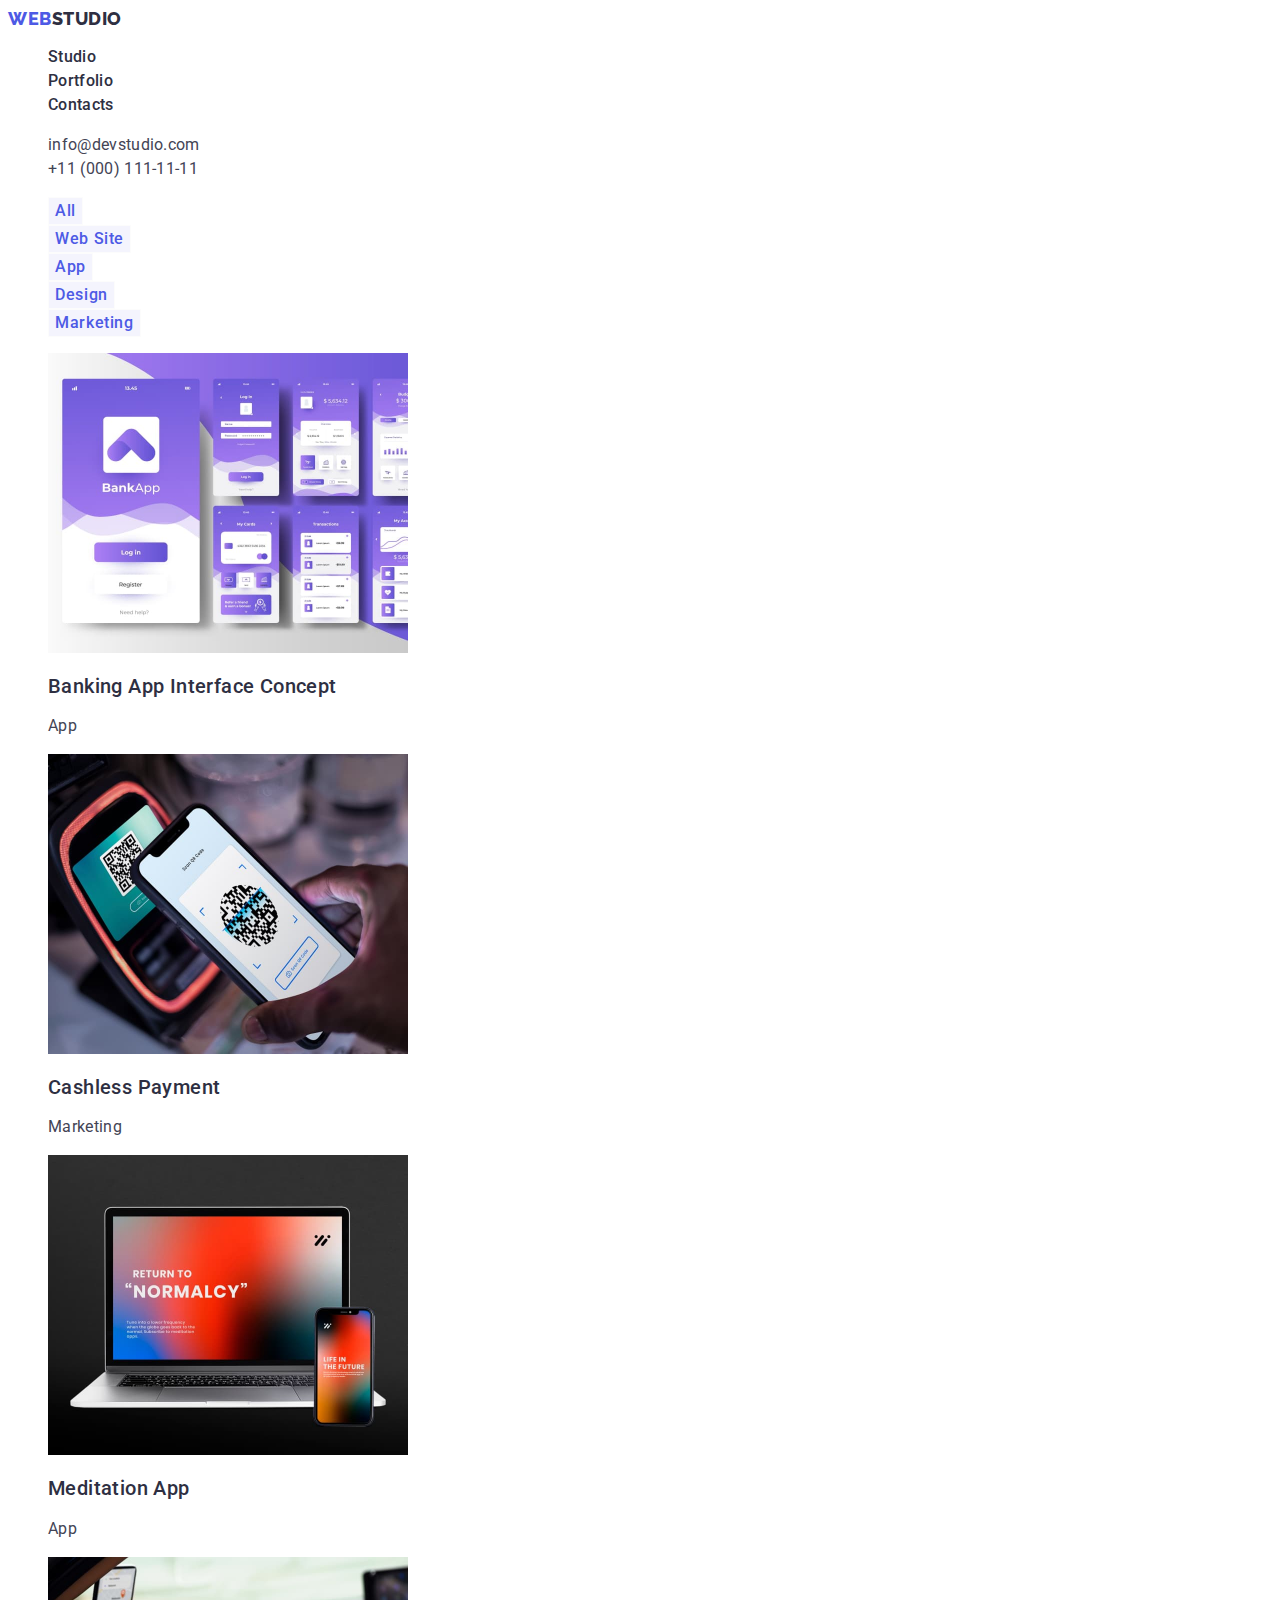
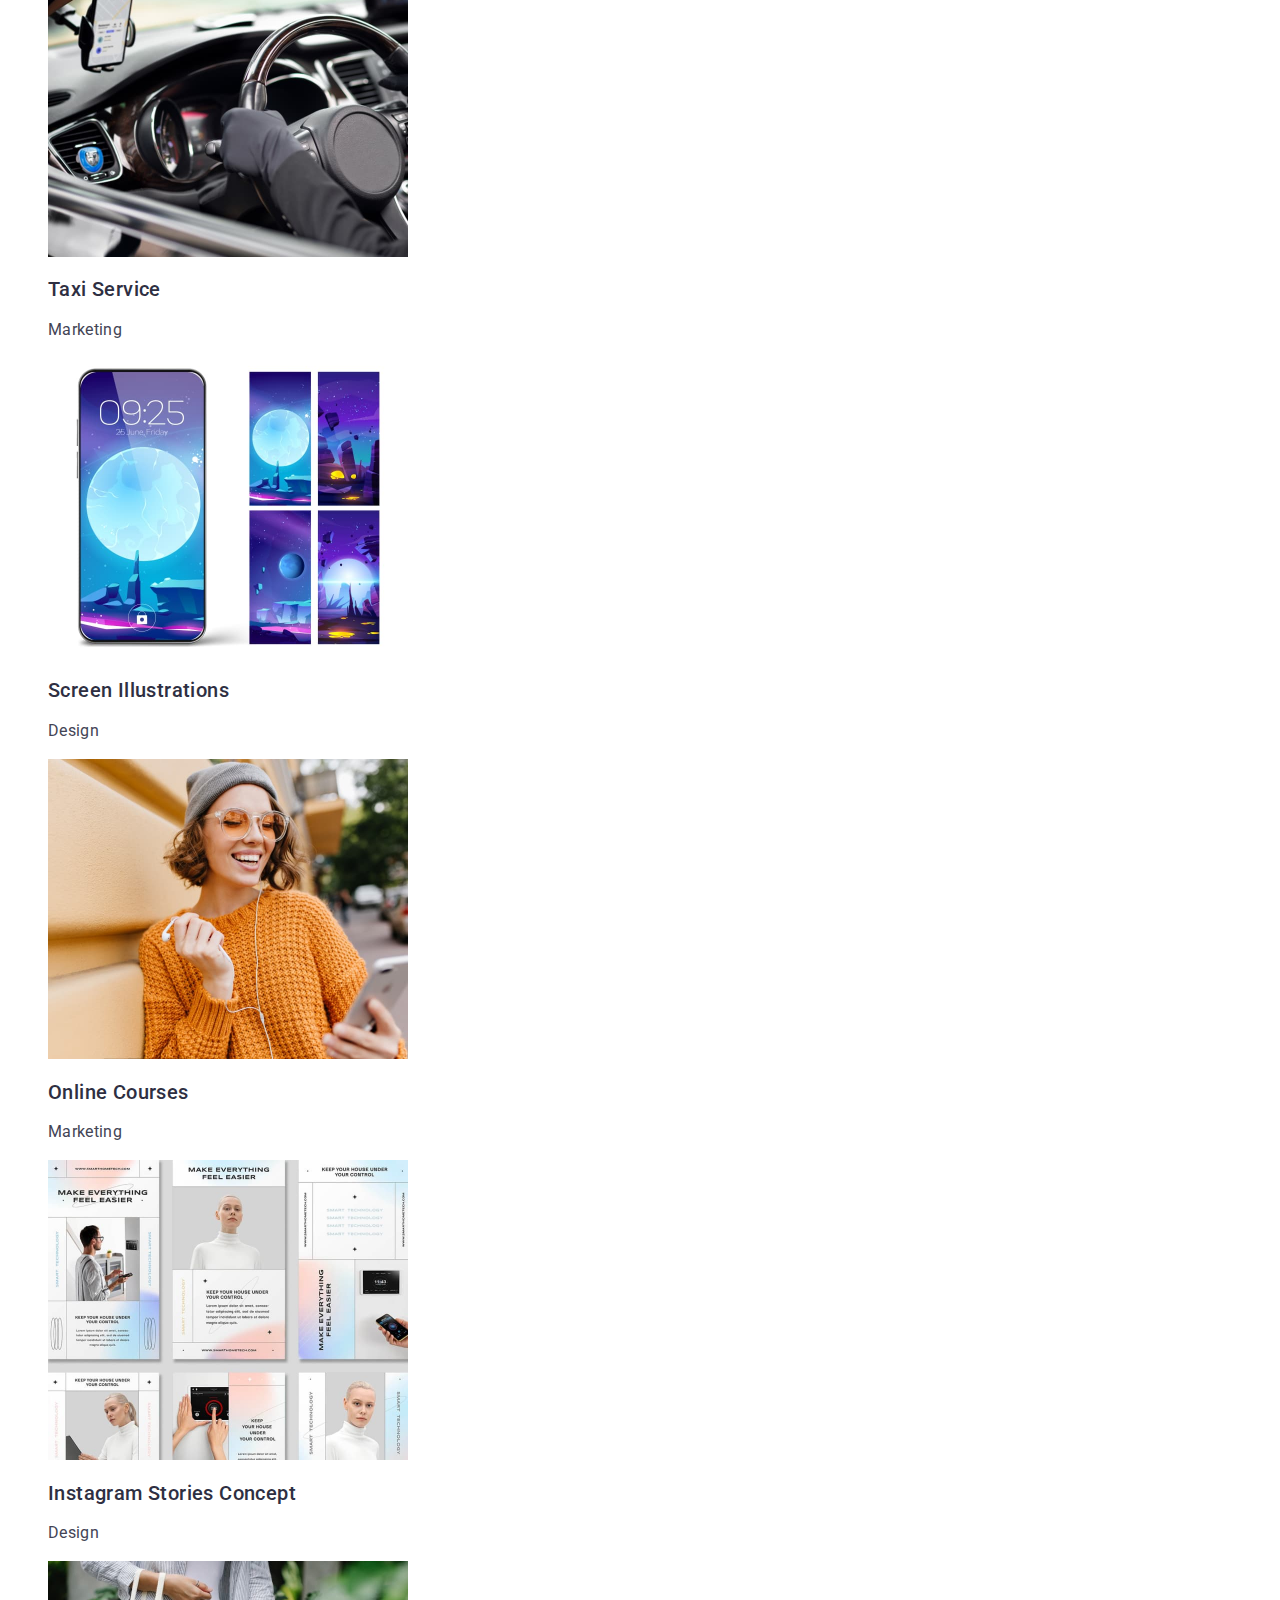
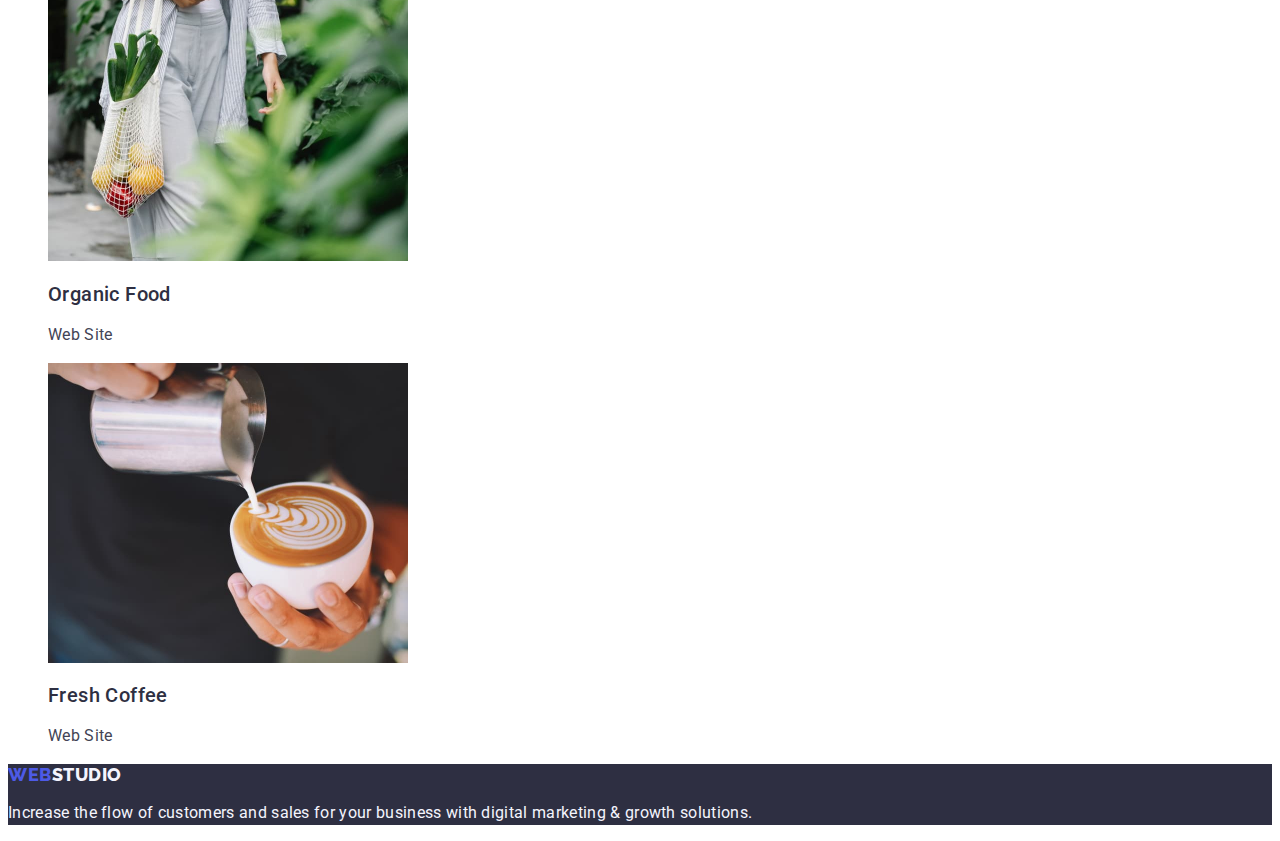
==== portfolio.html @ 2c70392d "copy" ====
<!DOCTYPE html>
<html lang="en">
  <head>
    <meta charset="UTF-8" />
    <meta http-equiv="X-UA-Compatible" content="IE=edge" />
    <meta name="viewport" content="width=device-width, initial-scale=1.0" />
    <title>WebStudio</title>
    <link rel="preconnect" href="https://fonts.googleapis.com" />
    <link rel="preconnect" href="https://fonts.gstatic.com" crossorigin />
    <link
      href="https://fonts.googleapis.com/css2?family=Raleway:wght@800&family=Roboto:wght@400;500;700&display=swap"
      rel="stylesheet"
    />
    <link rel="stylesheet" href="./css/style.css" />
  </head>

  <body>
    <!-- header -->
    <header class="header-container">
      <nav class="header-nav">
        <a class="logo link" href="./index.html">Web<span class="logo-part">Studio</span></a>
        <ul class="list">
          <li><a class="nav-link link" href="./index.html">Studio</a></li>
          <li><a class="nav-link link" href="./portfolio.html">Portfolio</a></li>
          <li><a class="nav-link link" href="">Contacts</a></li>
        </ul>
      </nav>
      <address class="contacts">
        <ul class="list">
          <li>
            <a class="contacts-item link" href="mailto:info@devstudio.com">info@devstudio.com</a>
          </li>
          <li><a class="contacts-item link" href="tel:+110001111111">+11 (000) 111-11-11</a></li>
        </ul>
      </address>
    </header>

    <!-- main -->
    <main>
      <section>
        <h1 hidden>Projects</h1>
        <ul class="list">
          <li><button class="filter-btn" type="button">All</button></li>
          <li><button class="filter-btn" type="button">Web Site</button></li>
          <li><button class="filter-btn" type="button">App</button></li>
          <li><button class="filter-btn" type="button">Design</button></li>
          <li><button class="filter-btn" type="button">Marketing</button></li>
        </ul>
        <ul class="portfolio list">
          <li>
            <a class="portfolio-link link" href=""
              ><img
                src="./images/portfolio/project-img1.jpg"
                alt="Photo of banking app"
                width="360"
                height="300"
              />
              <h2 class="portfolio-title">Banking App Interface Concept</h2>
              <p class="portfolio-text">App</p></a
            >
          </li>
          <li>
            <a class="portfolio-item link" href=""
              ><img
                src="./images/portfolio/project-img2.jpg"
                alt="Poto of cashless payment"
                width="360"
                height="300"
              />
              <h2 class="portfolio-title">Cashless Payment</h2>
              <p class="portfolio-text">Marketing</p></a
            >
          </li>
          <li>
            <a class="portfolio-item link" href=""
              ><img
                src="./images/portfolio/project-img3.jpg"
                alt="Photo meditation app"
                width="360"
                height="300"
              />
              <h2 class="portfolio-title">Meditation App</h2>
              <p class="portfolio-text">App</p></a
            >
          </li>
          <li>
            <a class="portfolio-item link" href=""
              ><img
                src="./images/portfolio/project-img4.jpg"
                alt="photo of salon car"
                width="360"
                height="300"
              />
              <h2 class="portfolio-title">Taxi Service</h2>
              <p class="portfolio-text">Marketing</p></a
            >
          </li>
          <li>
            <a class="portfolio-item link" href=""
              ><img
                src="./images/portfolio/project-img5.jpg"
                alt="screensaver of mobile"
                width="360"
                height="300"
              />
              <h2 class="portfolio-title">Screen Illustrations</h2>
              <p class="portfolio-text">Design</p></a
            >
          </li>
          <li>
            <a class="portfolio-item link" href=""
              ><img
                src="./images/portfolio/project-img6.jpg"
                alt="Girl calling online from phone"
                width="360"
                height="300"
              />
              <h2 class="portfolio-title">Online Courses</h2>
              <p class="portfolio-text">Marketing</p></a
            >
          </li>
          <li>
            <a class="portfolio-item link" href=""
              ><img
                src="./images/portfolio/project-img7.jpg"
                alt="Photo instagram page"
                width="360"
                height="300"
              />
              <h2 class="portfolio-title">Instagram Stories Concept</h2>
              <p class="portfolio-text">Design</p></a
            >
          </li>
          <li>
            <a class="portfolio-item link" href=""
              ><img
                src="./images/portfolio/project-img8.jpg"
                alt="Woman with fruits"
                width="360"
                height="300"
              />
              <h2 class="portfolio-title">Organic Food</h2>
              <p class="portfolio-text">Web Site</p></a
            >
          </li>
          <li>
            <a class="portfolio-item link" href=""
              ><img
                src="./images/portfolio/project-img9.jpg"
                alt="Cup off fresh coffee"
                width="360"
                height="300"
              />
              <h2 class="portfolio-title">Fresh Coffee</h2>
              <p class="portfolio-text">Web Site</p></a
            >
          </li>
        </ul>
      </section>
    </main>

    <!-- footer -->
    <footer class="footer">
      <a class="logo link" href="./index.html">Web<span class="logo-footer">Studio</span></a>
      <p>
        Increase the flow of customers and sales for your business with digital marketing & growth
        solutions.
      </p>
    </footer>
  </body>
</html>
---- css/style.css ----
:root {
  --primary-brand: #4d5ae5;
  --pressed-state: #404bbf;
  --dark: #2e2f42;
  --success: #31d0aa;
  --text: #434455;
  --subtl-text: #8e8f99;
  --accent: #e7e9fc;
  --light: #f4f4fd;
  --white-background: #ffffff;
  --modal-background: #fcfcfc;
}
body {
  font-family: 'Roboto', sans-serif;
  color: #434455;
  background-color: #ffffff;
}

/* header */
.link {
  text-decoration: none;
}

.list {
  list-style: none;
}

.logo {
  font-family: 'Raleway', sans-serif;
  font-weight: 800;
  font-size: 18px;
  line-height: 1.17;
  letter-spacing: 0.03em;
  text-transform: uppercase;
  color: var(--primary-brand);
}

.logo-part {
  font-family: 'Raleway', sans-serif;
  font-weight: 800;
  font-size: 18px;
  line-height: 1.17;
  letter-spacing: 0.03em;
  text-transform: uppercase;
  color: var(--dark);
}

.nav-link {
  font-weight: 500;
  font-size: 16px;
  line-height: 1.5;
  letter-spacing: 0.02em;
  color: var(--dark);
}

.nav-link:hover,
.nav-link:focus,
.nav-link:active {
  color: #404bbf;
}

.contacts {
  font-style: normal;
}

.contacts-item {
  font-size: 16px;
  line-height: 1.5;
  letter-spacing: 0.02em;
  color: var(--text);
  text-decoration: none;
}

.contacts-item:hover,
.contacts-item:focus {
  color: var(--pressed-state);
}

/* main */

.hero {
  background-color: var(--dark);
}

.hero-title {
  text-align: center;
  font-weight: 700;
  font-size: 56px;
  line-height: 1.07;
  letter-spacing: 0.02em;
  color: var(--white-background);
}

.hero-btn {
  font-family: 'Roboto', sans-serif;
  background-color: var(--primary-brand);
  font-weight: 500;
  font-size: 16px;
  line-height: 1.5;
  letter-spacing: 0.04em;
  color: var(--white-background);
  cursor: pointer;
}

.hero-btn:hover,
.hero-btn:focus {
  background-color: var(--pressed-state);
}

.qualities h3 {
  font-weight: 500;
  font-size: 20px;
  line-height: 1.2;
  letter-spacing: 0.02em;
  color: var(--dark);
}

.qualities p {
  font-size: 16px;
  line-height: 1.5;
  letter-spacing: 0.02em;
  color: var(--text);
}

.our-work h2 {
  text-align: center;
  font-weight: 700;
  font-size: 36px;
  line-height: 1.11;
  letter-spacing: 0.02em;
  text-transform: capitalize;
  color: var(--dark);
}

.our-team {
  background-color: var(--light);
}

.our-team h2 {
  text-align: center;
  font-weight: 700;
  font-size: 36px;
  line-height: 1.11;
  letter-spacing: 0.02em;
  text-transform: capitalize;
  color: var(--dark);
}

.our-team h3 {
  font-weight: 500;
  font-size: 20px;
  line-height: 1.2;
  letter-spacing: 0.02em;
  color: var(--dark);
}

.our-team p {
  font-size: 16px;
  line-height: 1.5;
  letter-spacing: 0.02em;
  color: var(--text);
}

.team-card {
  background: var(--white-background);
}

/* footer */
.footer {
  background-color: var(--dark);
}

.logo-footer {
  font-family: 'Raleway', sans-serif;
  font-weight: 800;
  font-size: 18px;
  line-height: 1.17;
  letter-spacing: 0.03em;
  text-transform: uppercase;
  color: var(--light);
}

.footer p {
  font-size: 16px;
  line-height: 1.5;
  letter-spacing: 0.02em;
  color: var(--light);
}

/* portfolo page */
.filter-btn {
  font-family: 'Roboto', sans-serif;
  background-color: var(--light);
  border: 1px solid var(--modal-background);
  font-weight: 500;
  font-size: 16px;
  line-height: 1.5;
  text-align: center;
  letter-spacing: 0.04em;
  color: var(--primary-brand);
  cursor: pointer;
}

.filter-btn:focus,
.filter-btn:hover {
  background-color: var(--pressed-state);
  color: var(--white-background);
}

.portfolio-title {
  font-weight: 500;
  font-size: 20px;
  line-height: 1.2;
  letter-spacing: 0.02em;
  color: var(--dark);
}

.portfolio-text {
  font-size: 16px;
  line-height: 1.5;
  letter-spacing: 0.02em;
  color: var(--text);
}
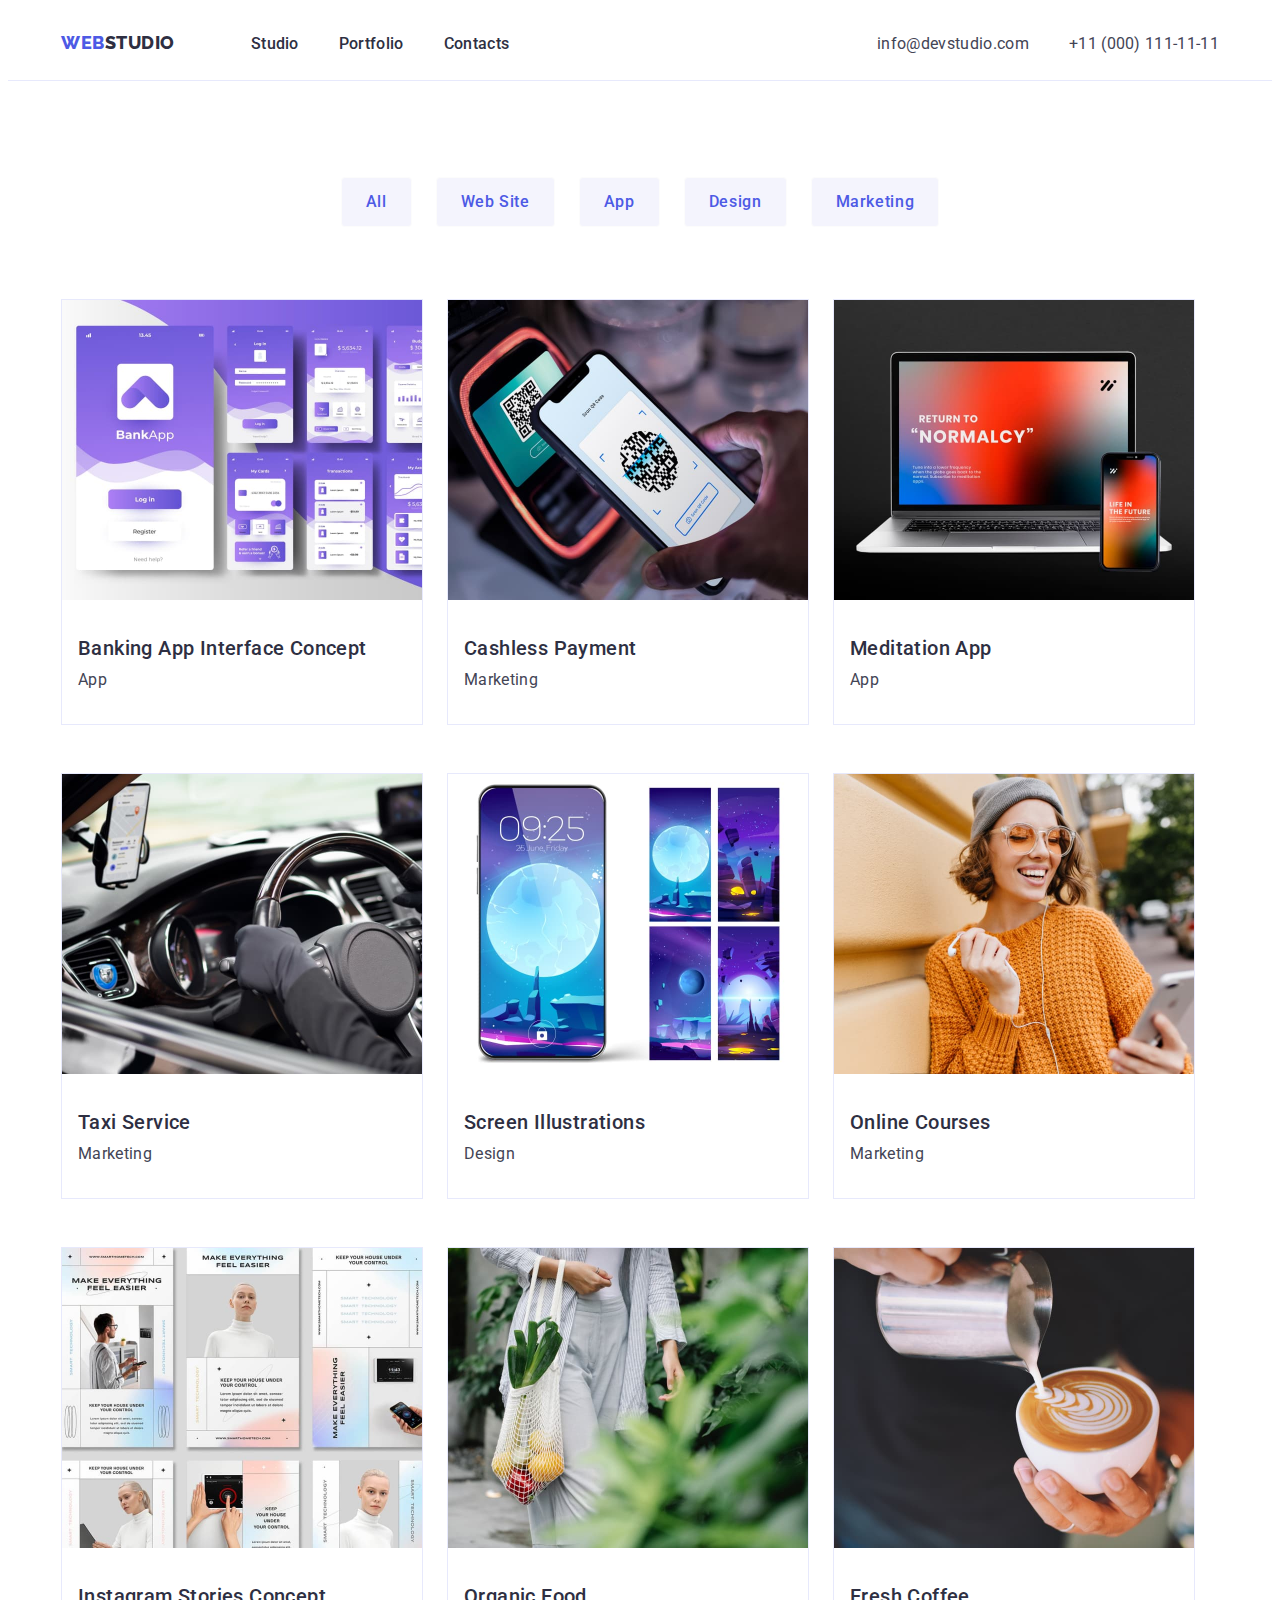
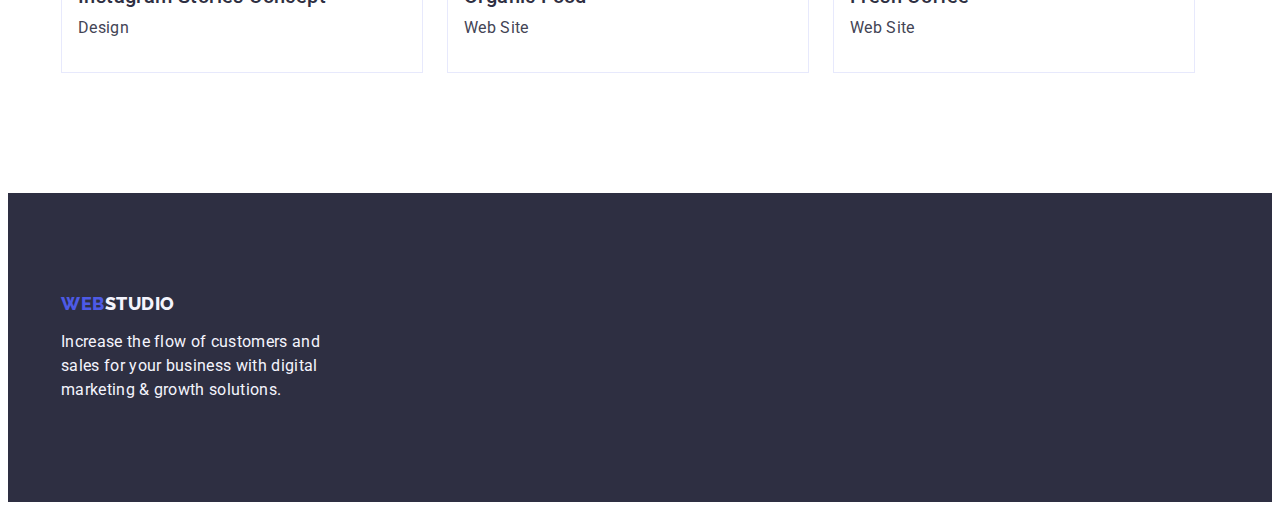
==== commit 595a23f0: "end third homeword" ====
--- a/portfolio.html
+++ b/portfolio.html
@@ -4,168 +4,181 @@
     <meta charset="UTF-8" />
     <meta http-equiv="X-UA-Compatible" content="IE=edge" />
     <meta name="viewport" content="width=device-width, initial-scale=1.0" />
-    <title>WebStudio</title>
     <link rel="preconnect" href="https://fonts.googleapis.com" />
     <link rel="preconnect" href="https://fonts.gstatic.com" crossorigin />
     <link
       href="https://fonts.googleapis.com/css2?family=Raleway:wght@800&family=Roboto:wght@400;500;700&display=swap"
       rel="stylesheet"
     />
+    <title>WebStudio</title>
+    <link
+      rel="stylesheet"
+      href="https://cdnjs.cloudflare.com/ajax/libs/modern-normalize/2.0.0/modern-normalize.css"
+      integrity="sha512-gA2Bvu0/hw4oj0Lp8ZHjK+o3S4BE5m8d/wNVy6ktKLhHKPpWLQwv9ixzuWirWOakoJqlBdePq2NhoCaUOQ5npQ=="
+      crossorigin="anonymous"
+      referrerpolicy="no-referrer"
+    />
     <link rel="stylesheet" href="./css/style.css" />
   </head>
 
   <body>
     <!-- header -->
-    <header class="header-container">
-      <nav class="header-nav">
-        <a class="logo link" href="./index.html">Web<span class="logo-part">Studio</span></a>
-        <ul class="list">
-          <li><a class="nav-link link" href="./index.html">Studio</a></li>
-          <li><a class="nav-link link" href="./portfolio.html">Portfolio</a></li>
-          <li><a class="nav-link link" href="">Contacts</a></li>
-        </ul>
-      </nav>
-      <address class="contacts">
-        <ul class="list">
-          <li>
-            <a class="contacts-item link" href="mailto:info@devstudio.com">info@devstudio.com</a>
-          </li>
-          <li><a class="contacts-item link" href="tel:+110001111111">+11 (000) 111-11-11</a></li>
-        </ul>
-      </address>
+    <header class="header">
+      <div class="header-container container">
+        <nav class="header-nav">
+          <a class="logo link" href="./index.html">Web<span class="logo-part">Studio</span></a>
+          <ul class="nav-list list">
+            <li><a class="nav-link link" href="./index.html">Studio</a></li>
+            <li><a class="nav-link link" href="./portfolio.html">Portfolio</a></li>
+            <li><a class="nav-link link" href="">Contacts</a></li>
+          </ul>
+        </nav>
+        <address class="header-contacts">
+          <ul class="contacts-list list">
+            <li>
+              <a class="contacts-item link" href="mailto:info@devstudio.com">info@devstudio.com</a>
+            </li>
+            <li><a class="contacts-item link" href="tel:+110001111111">+11 (000) 111-11-11</a></li>
+          </ul>
+        </address>
+      </div>
     </header>
 
     <!-- main -->
     <main>
-      <section>
-        <h1 hidden>Projects</h1>
-        <ul class="list">
-          <li><button class="filter-btn" type="button">All</button></li>
-          <li><button class="filter-btn" type="button">Web Site</button></li>
-          <li><button class="filter-btn" type="button">App</button></li>
-          <li><button class="filter-btn" type="button">Design</button></li>
-          <li><button class="filter-btn" type="button">Marketing</button></li>
-        </ul>
-        <ul class="portfolio list">
-          <li>
-            <a class="portfolio-link link" href=""
-              ><img
-                src="./images/portfolio/project-img1.jpg"
-                alt="Photo of banking app"
-                width="360"
-                height="300"
-              />
-              <h2 class="portfolio-title">Banking App Interface Concept</h2>
-              <p class="portfolio-text">App</p></a
-            >
-          </li>
-          <li>
-            <a class="portfolio-item link" href=""
-              ><img
-                src="./images/portfolio/project-img2.jpg"
-                alt="Poto of cashless payment"
-                width="360"
-                height="300"
-              />
-              <h2 class="portfolio-title">Cashless Payment</h2>
-              <p class="portfolio-text">Marketing</p></a
-            >
-          </li>
-          <li>
-            <a class="portfolio-item link" href=""
-              ><img
-                src="./images/portfolio/project-img3.jpg"
-                alt="Photo meditation app"
-                width="360"
-                height="300"
-              />
-              <h2 class="portfolio-title">Meditation App</h2>
-              <p class="portfolio-text">App</p></a
-            >
-          </li>
-          <li>
-            <a class="portfolio-item link" href=""
-              ><img
-                src="./images/portfolio/project-img4.jpg"
-                alt="photo of salon car"
-                width="360"
-                height="300"
-              />
-              <h2 class="portfolio-title">Taxi Service</h2>
-              <p class="portfolio-text">Marketing</p></a
-            >
-          </li>
-          <li>
-            <a class="portfolio-item link" href=""
-              ><img
-                src="./images/portfolio/project-img5.jpg"
-                alt="screensaver of mobile"
-                width="360"
-                height="300"
-              />
-              <h2 class="portfolio-title">Screen Illustrations</h2>
-              <p class="portfolio-text">Design</p></a
-            >
-          </li>
-          <li>
-            <a class="portfolio-item link" href=""
-              ><img
-                src="./images/portfolio/project-img6.jpg"
-                alt="Girl calling online from phone"
-                width="360"
-                height="300"
-              />
-              <h2 class="portfolio-title">Online Courses</h2>
-              <p class="portfolio-text">Marketing</p></a
-            >
-          </li>
-          <li>
-            <a class="portfolio-item link" href=""
-              ><img
-                src="./images/portfolio/project-img7.jpg"
-                alt="Photo instagram page"
-                width="360"
-                height="300"
-              />
-              <h2 class="portfolio-title">Instagram Stories Concept</h2>
-              <p class="portfolio-text">Design</p></a
-            >
-          </li>
-          <li>
-            <a class="portfolio-item link" href=""
-              ><img
-                src="./images/portfolio/project-img8.jpg"
-                alt="Woman with fruits"
-                width="360"
-                height="300"
-              />
-              <h2 class="portfolio-title">Organic Food</h2>
-              <p class="portfolio-text">Web Site</p></a
-            >
-          </li>
-          <li>
-            <a class="portfolio-item link" href=""
-              ><img
-                src="./images/portfolio/project-img9.jpg"
-                alt="Cup off fresh coffee"
-                width="360"
-                height="300"
-              />
-              <h2 class="portfolio-title">Fresh Coffee</h2>
-              <p class="portfolio-text">Web Site</p></a
-            >
-          </li>
-        </ul>
+      <section class="portfolio">
+        <div class="portfolio-container container">
+          <h1 class="visually-hidden">Projects</h1>
+          <ul class="btn-list list">
+            <li><button class="filter-btn" type="button">All</button></li>
+            <li><button class="filter-btn" type="button">Web Site</button></li>
+            <li><button class="filter-btn" type="button">App</button></li>
+            <li><button class="filter-btn" type="button">Design</button></li>
+            <li><button class="filter-btn" type="button">Marketing</button></li>
+          </ul>
+          <ul class="portfolio-list list">
+            <li class="portfolio-card">
+              <a class="portfolio-link link" href=""
+                ><img
+                  src="./images/portfolio/project-img1.jpg"
+                  alt="Photo of banking app"
+                  width="360"
+                  height="300"
+                />
+                <h2 class="card-title list-title">Banking App Interface Concept</h2>
+                <p class="card-text list-text">App</p></a
+              >
+            </li>
+            <li class="portfolio-card">
+              <a class="portfolio-item link" href=""
+                ><img
+                  src="./images/portfolio/project-img2.jpg"
+                  alt="Poto of cashless payment"
+                  width="360"
+                  height="300"
+                />
+                <h2 class="card-title list-title">Cashless Payment</h2>
+                <p class="card-text list-text">Marketing</p></a
+              >
+            </li>
+            <li class="portfolio-card">
+              <a class="portfolio-item link" href=""
+                ><img
+                  src="./images/portfolio/project-img3.jpg"
+                  alt="Photo meditation app"
+                  width="360"
+                  height="300"
+                />
+                <h2 class="card-title list-title">Meditation App</h2>
+                <p class="card-text list-text">App</p></a
+              >
+            </li>
+            <li class="portfolio-card">
+              <a class="portfolio-item link" href=""
+                ><img
+                  src="./images/portfolio/project-img4.jpg"
+                  alt="photo of salon car"
+                  width="360"
+                  height="300"
+                />
+                <h2 class="card-title list-title">Taxi Service</h2>
+                <p class="card-text list-text">Marketing</p></a
+              >
+            </li>
+            <li class="portfolio-card">
+              <a class="portfolio-item link" href=""
+                ><img
+                  src="./images/portfolio/project-img5.jpg"
+                  alt="screensaver of mobile"
+                  width="360"
+                  height="300"
+                />
+                <h2 class="card-title list-title">Screen Illustrations</h2>
+                <p class="card-text list-text">Design</p></a
+              >
+            </li>
+            <li class="portfolio-card">
+              <a class="portfolio-item link" href=""
+                ><img
+                  src="./images/portfolio/project-img6.jpg"
+                  alt="Girl calling online from phone"
+                  width="360"
+                  height="300"
+                />
+                <h2 class="card-title list-title">Online Courses</h2>
+                <p class="card-text list-text">Marketing</p></a
+              >
+            </li>
+            <li class="portfolio-card">
+              <a class="portfolio-item link" href=""
+                ><img
+                  src="./images/portfolio/project-img7.jpg"
+                  alt="Photo instagram page"
+                  width="360"
+                  height="300"
+                />
+                <h2 class="card-title list-title">Instagram Stories Concept</h2>
+                <p class="card-text list-text">Design</p></a
+              >
+            </li>
+            <li class="portfolio-card">
+              <a class="portfolio-item link" href=""
+                ><img
+                  src="./images/portfolio/project-img8.jpg"
+                  alt="Woman with fruits"
+                  width="360"
+                  height="300"
+                />
+                <h2 class="card-title list-title">Organic Food</h2>
+                <p class="card-text list-text">Web Site</p></a
+              >
+            </li>
+            <li class="portfolio-card">
+              <a class="portfolio-item link" href=""
+                ><img
+                  src="./images/portfolio/project-img9.jpg"
+                  alt="Cup off fresh coffee"
+                  width="360"
+                  height="300"
+                />
+                <h2 class="card-title list-title">Fresh Coffee</h2>
+                <p class="card-text list-text">Web Site</p></a
+              >
+            </li>
+          </ul>
+        </div>
       </section>
     </main>
 
     <!-- footer -->
     <footer class="footer">
-      <a class="logo link" href="./index.html">Web<span class="logo-footer">Studio</span></a>
-      <p>
-        Increase the flow of customers and sales for your business with digital marketing & growth
-        solutions.
-      </p>
+      <div class="footer-container container">
+        <a class="logo link" href="./index.html">Web<span class="logo-footer">Studio</span></a>
+        <p class="footer-text">
+          Increase the flow of customers and sales for your business with digital marketing & growth
+          solutions.
+        </p>
+      </div>
     </footer>
   </body>
 </html>
--- a/css/style.css
+++ b/css/style.css
@@ -10,12 +10,28 @@
   --white-background: #ffffff;
   --modal-background: #fcfcfc;
 }
+h1,
+h2,
+h3,
+h4,
+h5,
+h6,
+p {
+  margin-top: 0;
+  margin-bottom: 0;
+}
 body {
   font-family: 'Roboto', sans-serif;
   color: #434455;
   background-color: #ffffff;
 }
 
+.container {
+  width: 100%;
+  max-width: 1158px;
+  padding: 0 15px;
+  margin: 0 auto;
+}
 /* header */
 .link {
   text-decoration: none;
@@ -23,8 +39,39 @@
 
 .list {
   list-style: none;
-}
-
+  margin-top: 0;
+  margin-bottom: 0;
+  padding-left: 0;
+}
+.visually-hidden {
+  position: absolute;
+  width: 1px;
+  height: 1px;
+  margin: -1px;
+  border: 0;
+  padding: 0;
+  white-space: nowrap;
+  clip-path: inset(100%);
+  clip: rect(0 0 0 0);
+  overflow: hidden;
+}
+.header {
+  padding: 24px 0;
+  border-bottom: 1px solid #e7e9fc;
+}
+.header-container {
+  display: flex;
+  align-items: center;
+}
+.header-nav {
+  display: flex;
+  /* flex-grow: 1; */
+}
+
+.nav-list {
+  display: flex;
+  gap: 40px;
+}
 .logo {
   font-family: 'Raleway', sans-serif;
   font-weight: 800;
@@ -33,6 +80,7 @@
   letter-spacing: 0.03em;
   text-transform: uppercase;
   color: var(--primary-brand);
+  margin-right: 76px;
 }
 
 .logo-part {
@@ -59,8 +107,14 @@
   color: #404bbf;
 }
 
-.contacts {
+.header-contacts {
   font-style: normal;
+  margin-left: auto;
+}
+
+.contacts-list {
+  display: flex;
+  gap: 40px;
 }
 
 .contacts-item {
@@ -77,11 +131,14 @@
 }
 
 /* main */
-
+/* hero */
 .hero {
   background-color: var(--dark);
 }
-
+.hero-container {
+  padding-top: 188px;
+  padding-bottom: 188px;
+}
 .hero-title {
   text-align: center;
   font-weight: 700;
@@ -89,6 +146,8 @@
   line-height: 1.07;
   letter-spacing: 0.02em;
   color: var(--white-background);
+  max-width: 496px;
+  margin: 0 auto 48px;
 }
 
 .hero-btn {
@@ -100,6 +159,13 @@
   letter-spacing: 0.04em;
   color: var(--white-background);
   cursor: pointer;
+  border-radius: 4px;
+  box-shadow: 0px 4px 4px rgba(0, 0, 0, 0.15);
+  padding: 16px 32px;
+  margin-left: auto;
+  margin-right: auto;
+  border: none;
+  display: block;
 }
 
 .hero-btn:hover,
@@ -107,7 +173,19 @@
   background-color: var(--pressed-state);
 }
 
-.qualities h3 {
+/* our qualities */
+.qualities-list {
+  display: flex;
+  padding-top: 120px;
+  gap: 24px;
+}
+.qualities-item {
+  min-width: 264px;
+}
+.qualities-title {
+  margin-bottom: 8px;
+}
+.list-title {
   font-weight: 500;
   font-size: 20px;
   line-height: 1.2;
@@ -115,14 +193,15 @@
   color: var(--dark);
 }
 
-.qualities p {
+.list-text {
   font-size: 16px;
   line-height: 1.5;
   letter-spacing: 0.02em;
   color: var(--text);
 }
 
-.our-work h2 {
+/* What are we doing */
+.work-title {
   text-align: center;
   font-weight: 700;
   font-size: 36px;
@@ -130,13 +209,24 @@
   letter-spacing: 0.02em;
   text-transform: capitalize;
   color: var(--dark);
-}
+  padding-top: 120px;
+  margin-bottom: 72px;
+}
+.work-list {
+  display: flex;
+  gap: 24px;
+  padding-bottom: 120px;
+}
+/* our team */
 
 .our-team {
   background-color: var(--light);
 }
-
-.our-team h2 {
+.team-container {
+  padding-top: 120px;
+  padding-bottom: 120px;
+}
+.team-title {
   text-align: center;
   font-weight: 700;
   font-size: 36px;
@@ -144,32 +234,35 @@
   letter-spacing: 0.02em;
   text-transform: capitalize;
   color: var(--dark);
-}
-
-.our-team h3 {
-  font-weight: 500;
-  font-size: 20px;
-  line-height: 1.2;
-  letter-spacing: 0.02em;
-  color: var(--dark);
-}
-
-.our-team p {
-  font-size: 16px;
-  line-height: 1.5;
-  letter-spacing: 0.02em;
-  color: var(--text);
-}
-
+  margin-bottom: 72px;
+}
+.team-list {
+  display: flex;
+  gap: 24px;
+}
 .team-card {
   background: var(--white-background);
-}
-
+  box-shadow: 0px 1px 6px rgba(46, 47, 66, 0.08), 0px 1px 1px rgba(46, 47, 66, 0.16),
+    0px 2px 1px rgba(46, 47, 66, 0.08);
+  border-radius: 0px 0px 4px 4px;
+}
+.card-title {
+  text-align: center;
+  margin-top: 32px;
+  margin-bottom: 8px;
+}
+.card-text {
+  text-align: center;
+  margin-bottom: 32px;
+}
 /* footer */
 .footer {
   background-color: var(--dark);
 }
-
+.footer-container {
+  padding-top: 100px;
+  padding-bottom: 100px;
+}
 .logo-footer {
   font-family: 'Raleway', sans-serif;
   font-weight: 800;
@@ -180,14 +273,30 @@
   color: var(--light);
 }
 
-.footer p {
+.footer-text {
   font-size: 16px;
   line-height: 1.5;
   letter-spacing: 0.02em;
   color: var(--light);
+  width: 264px;
+  height: 72px;
+  margin-top: 16px;
 }
 
 /* portfolo page */
+
+.portfolio-container {
+  padding-top: 96px;
+  padding-bottom: 120px;
+}
+
+.btn-list {
+  display: flex;
+  gap: 24px;
+  margin-bottom: 72px;
+  justify-content: center;
+}
+
 .filter-btn {
   font-family: 'Roboto', sans-serif;
   background-color: var(--light);
@@ -199,6 +308,8 @@
   letter-spacing: 0.04em;
   color: var(--primary-brand);
   cursor: pointer;
+  padding: 12px 24px;
+  border-radius: 4px;
 }
 
 .filter-btn:focus,
@@ -207,17 +318,26 @@
   color: var(--white-background);
 }
 
-.portfolio-title {
-  font-weight: 500;
-  font-size: 20px;
-  line-height: 1.2;
-  letter-spacing: 0.02em;
-  color: var(--dark);
-}
-
-.portfolio-text {
-  font-size: 16px;
-  line-height: 1.5;
-  letter-spacing: 0.02em;
-  color: var(--text);
-}
+.portfolio-list {
+  display: flex;
+  row-gap: 48px;
+  column-gap: 24px;
+  flex-wrap: wrap;
+}
+.portfolio-card {
+  max-width: calc((100% - 48px) / 3);
+  border: 1px solid #e7e9fc;
+  background: #ffffff;
+  overflow: hidden;
+}
+
+.card-title {
+  text-align: start;
+  margin: 32px 0 8px 16px;
+}
+
+.card-text {
+  text-align: start;
+  margin-left: 16px;
+  margin-bottom: 32px;
+}
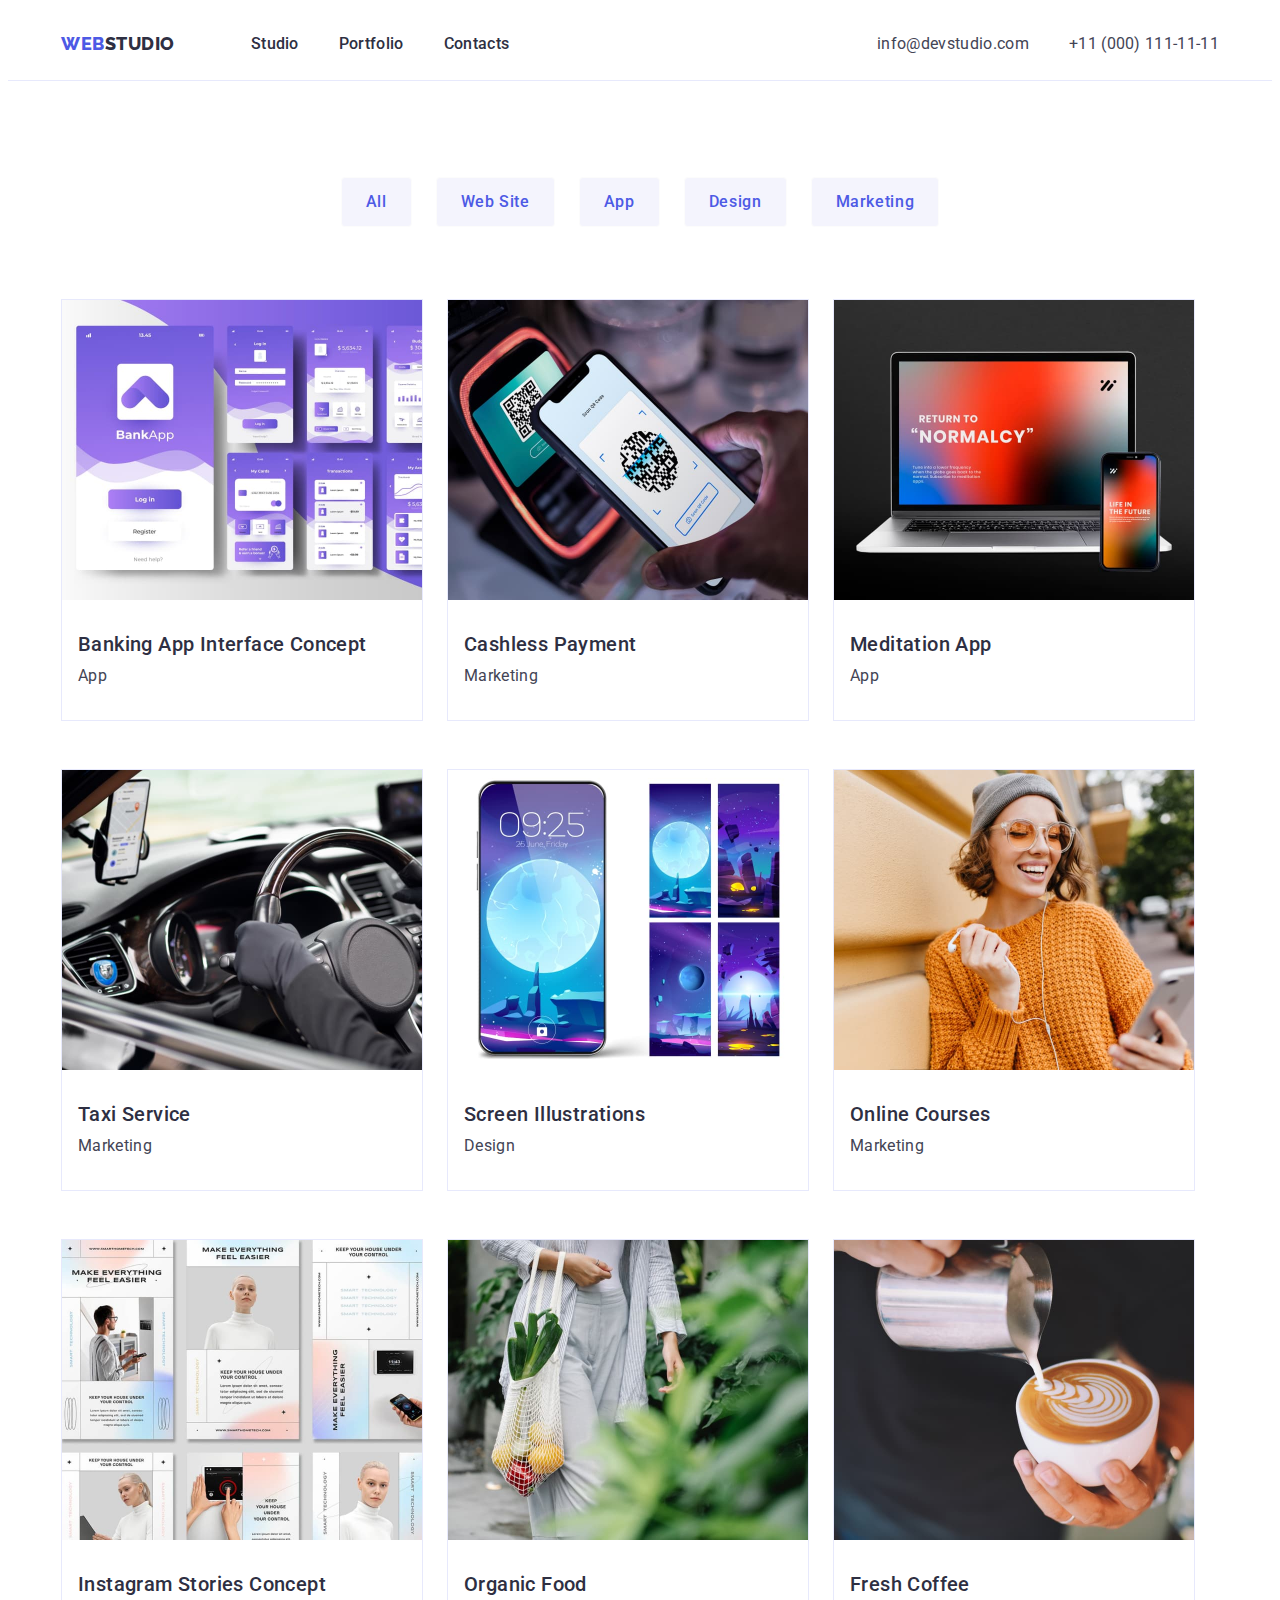
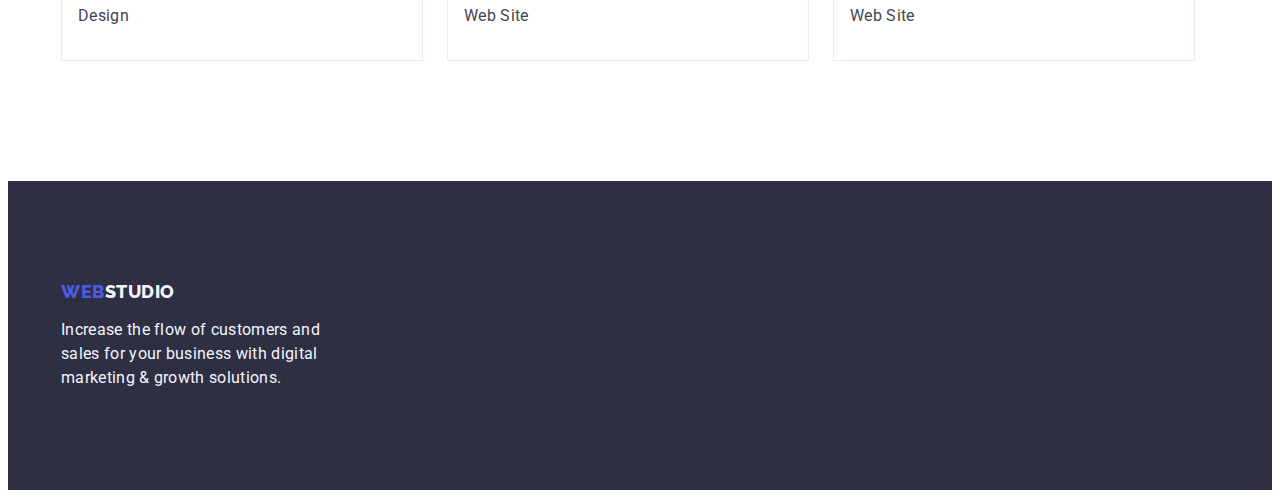
==== commit 5e1d15cd: "rework" ====
--- a/portfolio.html
+++ b/portfolio.html
@@ -4,17 +4,17 @@
     <meta charset="UTF-8" />
     <meta http-equiv="X-UA-Compatible" content="IE=edge" />
     <meta name="viewport" content="width=device-width, initial-scale=1.0" />
+    <title>WebStudio</title>
     <link rel="preconnect" href="https://fonts.googleapis.com" />
     <link rel="preconnect" href="https://fonts.gstatic.com" crossorigin />
     <link
       href="https://fonts.googleapis.com/css2?family=Raleway:wght@800&family=Roboto:wght@400;500;700&display=swap"
       rel="stylesheet"
     />
-    <title>WebStudio</title>
     <link
       rel="stylesheet"
-      href="https://cdnjs.cloudflare.com/ajax/libs/modern-normalize/2.0.0/modern-normalize.css"
-      integrity="sha512-gA2Bvu0/hw4oj0Lp8ZHjK+o3S4BE5m8d/wNVy6ktKLhHKPpWLQwv9ixzuWirWOakoJqlBdePq2NhoCaUOQ5npQ=="
+      href="https://cdnjs.cloudflare.com/ajax/libs/modern-normalize/2.0.0/modern-normalize.min.css"
+      integrity="sha512-4xo8blKMVCiXpTaLzQSLSw3KFOVPWhm/TRtuPVc4WG6kUgjH6J03IBuG7JZPkcWMxJ5huwaBpOpnwYElP/m6wg=="
       crossorigin="anonymous"
       referrerpolicy="no-referrer"
     />
@@ -26,7 +26,9 @@
     <header class="header">
       <div class="header-container container">
         <nav class="header-nav">
-          <a class="logo link" href="./index.html">Web<span class="logo-part">Studio</span></a>
+          <a class="logo link" href="./index.html"
+            >Web<span class="logo-part-header">Studio</span></a
+          >
           <ul class="nav-list list">
             <li><a class="nav-link link" href="./index.html">Studio</a></li>
             <li><a class="nav-link link" href="./portfolio.html">Portfolio</a></li>
@@ -173,7 +175,9 @@
     <!-- footer -->
     <footer class="footer">
       <div class="footer-container container">
-        <a class="logo link" href="./index.html">Web<span class="logo-footer">Studio</span></a>
+        <a class="logo-footer link" href="./index.html"
+          >Web<span class="logo-part-footer">Studio</span></a
+        >
         <p class="footer-text">
           Increase the flow of customers and sales for your business with digital marketing & growth
           solutions.
--- a/css/style.css
+++ b/css/style.css
@@ -26,6 +26,10 @@
   background-color: #ffffff;
 }
 
+img {
+  display: block;
+}
+
 .container {
   width: 100%;
   max-width: 1158px;
@@ -65,7 +69,7 @@
 }
 .header-nav {
   display: flex;
-  /* flex-grow: 1; */
+  align-items: center;
 }
 
 .nav-list {
@@ -83,7 +87,7 @@
   margin-right: 76px;
 }
 
-.logo-part {
+.logo-part-header {
   font-family: 'Raleway', sans-serif;
   font-weight: 800;
   font-size: 18px;
@@ -99,6 +103,7 @@
   line-height: 1.5;
   letter-spacing: 0.02em;
   color: var(--dark);
+  padding: 24px 0;
 }
 
 .nav-link:hover,
@@ -134,11 +139,10 @@
 /* hero */
 .hero {
   background-color: var(--dark);
-}
-.hero-container {
   padding-top: 188px;
   padding-bottom: 188px;
 }
+
 .hero-title {
   text-align: center;
   font-weight: 700;
@@ -161,7 +165,8 @@
   cursor: pointer;
   border-radius: 4px;
   box-shadow: 0px 4px 4px rgba(0, 0, 0, 0.15);
-  padding: 16px 32px;
+  min-width: 169px;
+  height: 56px;
   margin-left: auto;
   margin-right: auto;
   border: none;
@@ -174,9 +179,11 @@
 }
 
 /* our qualities */
+.qualities {
+  padding: 120px 0;
+}
 .qualities-list {
   display: flex;
-  padding-top: 120px;
   gap: 24px;
 }
 .qualities-item {
@@ -201,6 +208,9 @@
 }
 
 /* What are we doing */
+.our-work {
+  padding-bottom: 120px;
+}
 .work-title {
   text-align: center;
   font-weight: 700;
@@ -209,23 +219,19 @@
   letter-spacing: 0.02em;
   text-transform: capitalize;
   color: var(--dark);
-  padding-top: 120px;
   margin-bottom: 72px;
 }
 .work-list {
   display: flex;
   gap: 24px;
-  padding-bottom: 120px;
 }
 /* our team */
 
 .our-team {
   background-color: var(--light);
-}
-.team-container {
-  padding-top: 120px;
-  padding-bottom: 120px;
-}
+  padding: 120px 0;
+}
+
 .team-title {
   text-align: center;
   font-weight: 700;
@@ -246,22 +252,20 @@
     0px 2px 1px rgba(46, 47, 66, 0.08);
   border-radius: 0px 0px 4px 4px;
 }
-.card-title {
-  text-align: center;
-  margin-top: 32px;
+.card-container {
+  padding: 32px 16px;
+}
+.teamcard-title {
+  text-align: center;
   margin-bottom: 8px;
 }
-.card-text {
-  text-align: center;
-  margin-bottom: 32px;
+.teamcard-text {
+  text-align: center;
 }
 /* footer */
 .footer {
   background-color: var(--dark);
-}
-.footer-container {
-  padding-top: 100px;
-  padding-bottom: 100px;
+  padding: 100px 0;
 }
 .logo-footer {
   font-family: 'Raleway', sans-serif;
@@ -270,6 +274,18 @@
   line-height: 1.17;
   letter-spacing: 0.03em;
   text-transform: uppercase;
+  color: var(--primary-brand);
+  margin-right: 76px;
+  display: inline-block;
+  margin-bottom: 16px;
+}
+.logo-part-footer {
+  font-family: 'Raleway', sans-serif;
+  font-weight: 800;
+  font-size: 18px;
+  line-height: 1.17;
+  letter-spacing: 0.03em;
+  text-transform: uppercase;
   color: var(--light);
 }
 
@@ -280,7 +296,6 @@
   color: var(--light);
   width: 264px;
   height: 72px;
-  margin-top: 16px;
 }
 
 /* portfolo page */
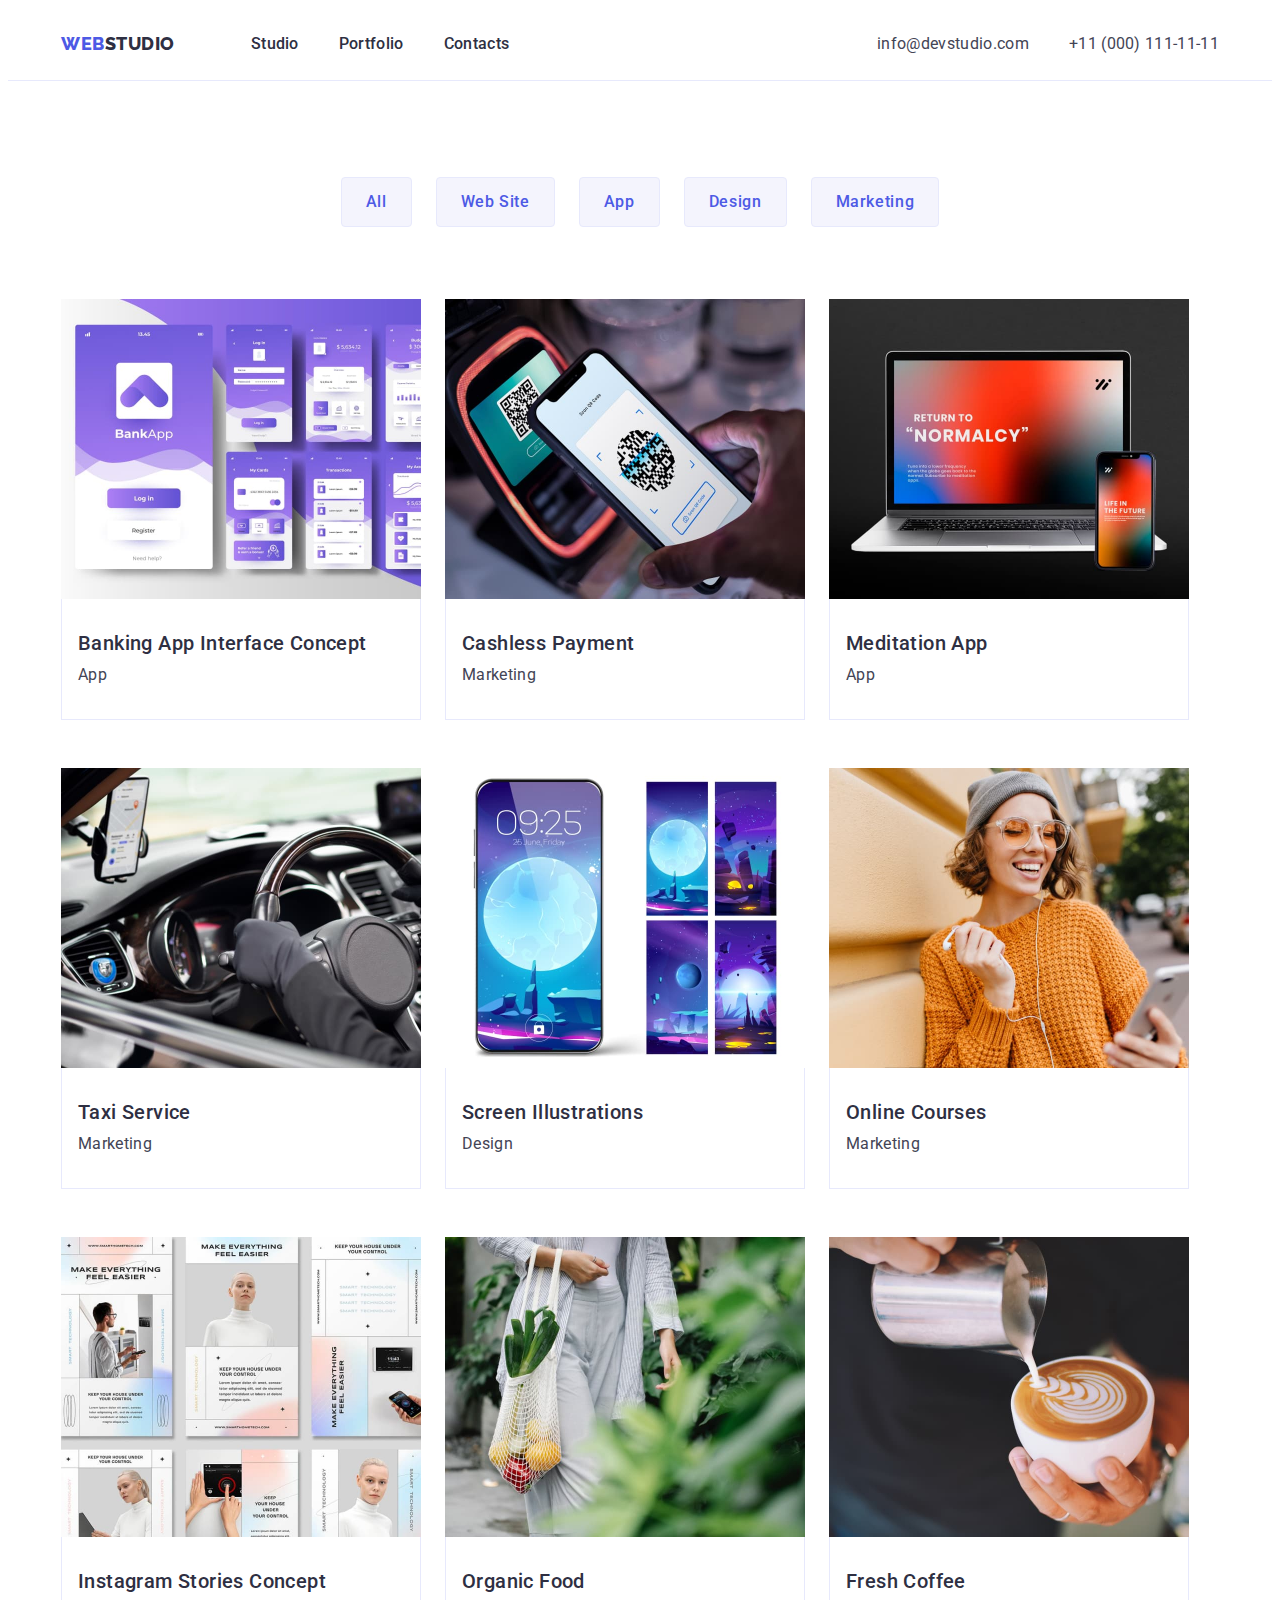
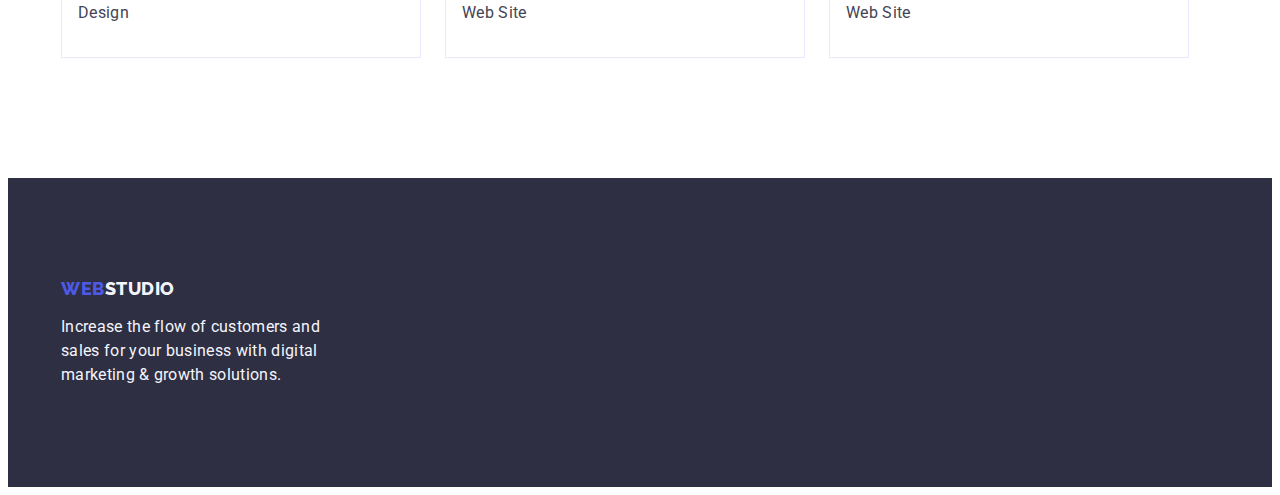
==== commit 77721808: "end of rework" ====
--- a/portfolio.html
+++ b/portfolio.html
@@ -49,7 +49,7 @@
     <!-- main -->
     <main>
       <section class="portfolio">
-        <div class="portfolio-container container">
+        <div class="container">
           <h1 class="visually-hidden">Projects</h1>
           <ul class="btn-list list">
             <li><button class="filter-btn" type="button">All</button></li>
@@ -67,9 +67,11 @@
                   width="360"
                   height="300"
                 />
-                <h2 class="card-title list-title">Banking App Interface Concept</h2>
-                <p class="card-text list-text">App</p></a
-              >
+                <div class="portfolio-container">
+                  <h2 class="card-title list-title">Banking App Interface Concept</h2>
+                  <p class="card-text list-text">App</p>
+                </div>
+              </a>
             </li>
             <li class="portfolio-card">
               <a class="portfolio-item link" href=""
@@ -79,9 +81,11 @@
                   width="360"
                   height="300"
                 />
-                <h2 class="card-title list-title">Cashless Payment</h2>
-                <p class="card-text list-text">Marketing</p></a
-              >
+                <div class="portfolio-container">
+                  <h2 class="card-title list-title">Cashless Payment</h2>
+                  <p class="card-text list-text">Marketing</p>
+                </div>
+              </a>
             </li>
             <li class="portfolio-card">
               <a class="portfolio-item link" href=""
@@ -91,9 +95,11 @@
                   width="360"
                   height="300"
                 />
-                <h2 class="card-title list-title">Meditation App</h2>
-                <p class="card-text list-text">App</p></a
-              >
+                <div class="portfolio-container">
+                  <h2 class="card-title list-title">Meditation App</h2>
+                  <p class="card-text list-text">App</p>
+                </div>
+              </a>
             </li>
             <li class="portfolio-card">
               <a class="portfolio-item link" href=""
@@ -103,9 +109,11 @@
                   width="360"
                   height="300"
                 />
-                <h2 class="card-title list-title">Taxi Service</h2>
-                <p class="card-text list-text">Marketing</p></a
-              >
+                <div class="portfolio-container">
+                  <h2 class="card-title list-title">Taxi Service</h2>
+                  <p class="card-text list-text">Marketing</p>
+                </div>
+              </a>
             </li>
             <li class="portfolio-card">
               <a class="portfolio-item link" href=""
@@ -115,9 +123,11 @@
                   width="360"
                   height="300"
                 />
-                <h2 class="card-title list-title">Screen Illustrations</h2>
-                <p class="card-text list-text">Design</p></a
-              >
+                <div class="portfolio-container">
+                  <h2 class="card-title list-title">Screen Illustrations</h2>
+                  <p class="card-text list-text">Design</p>
+                </div>
+              </a>
             </li>
             <li class="portfolio-card">
               <a class="portfolio-item link" href=""
@@ -127,9 +137,11 @@
                   width="360"
                   height="300"
                 />
-                <h2 class="card-title list-title">Online Courses</h2>
-                <p class="card-text list-text">Marketing</p></a
-              >
+                <div class="portfolio-container">
+                  <h2 class="card-title list-title">Online Courses</h2>
+                  <p class="card-text list-text">Marketing</p>
+                </div>
+              </a>
             </li>
             <li class="portfolio-card">
               <a class="portfolio-item link" href=""
@@ -139,9 +151,11 @@
                   width="360"
                   height="300"
                 />
-                <h2 class="card-title list-title">Instagram Stories Concept</h2>
-                <p class="card-text list-text">Design</p></a
-              >
+                <div class="portfolio-container">
+                  <h2 class="card-title list-title">Instagram Stories Concept</h2>
+                  <p class="card-text list-text">Design</p>
+                </div>
+              </a>
             </li>
             <li class="portfolio-card">
               <a class="portfolio-item link" href=""
@@ -151,9 +165,11 @@
                   width="360"
                   height="300"
                 />
-                <h2 class="card-title list-title">Organic Food</h2>
-                <p class="card-text list-text">Web Site</p></a
-              >
+                <div class="portfolio-container">
+                  <h2 class="card-title list-title">Organic Food</h2>
+                  <p class="card-text list-text">Web Site</p>
+                </div>
+              </a>
             </li>
             <li class="portfolio-card">
               <a class="portfolio-item link" href=""
@@ -163,9 +179,11 @@
                   width="360"
                   height="300"
                 />
-                <h2 class="card-title list-title">Fresh Coffee</h2>
-                <p class="card-text list-text">Web Site</p></a
-              >
+                <div class="portfolio-container">
+                  <h2 class="card-title list-title">Fresh Coffee</h2>
+                  <p class="card-text list-text">Web Site</p>
+                </div>
+              </a>
             </li>
           </ul>
         </div>
--- a/css/style.css
+++ b/css/style.css
@@ -300,7 +300,7 @@
 
 /* portfolo page */
 
-.portfolio-container {
+.portfolio {
   padding-top: 96px;
   padding-bottom: 120px;
 }
@@ -315,7 +315,7 @@
 .filter-btn {
   font-family: 'Roboto', sans-serif;
   background-color: var(--light);
-  border: 1px solid var(--modal-background);
+  border: 1px solid var(--accent);
   font-weight: 500;
   font-size: 16px;
   line-height: 1.5;
@@ -331,6 +331,7 @@
 .filter-btn:hover {
   background-color: var(--pressed-state);
   color: var(--white-background);
+  border: 1px solid transparent;
 }
 
 .portfolio-list {
@@ -341,18 +342,19 @@
 }
 .portfolio-card {
   max-width: calc((100% - 48px) / 3);
-  border: 1px solid #e7e9fc;
   background: #ffffff;
   overflow: hidden;
 }
-
+.portfolio-container {
+  padding: 32px 16px;
+  border: 1px solid #e7e9fc;
+  border-top: none;
+}
 .card-title {
   text-align: start;
-  margin: 32px 0 8px 16px;
+  margin-bottom: 8px;
 }
 
 .card-text {
   text-align: start;
-  margin-left: 16px;
-  margin-bottom: 32px;
-}
+}
